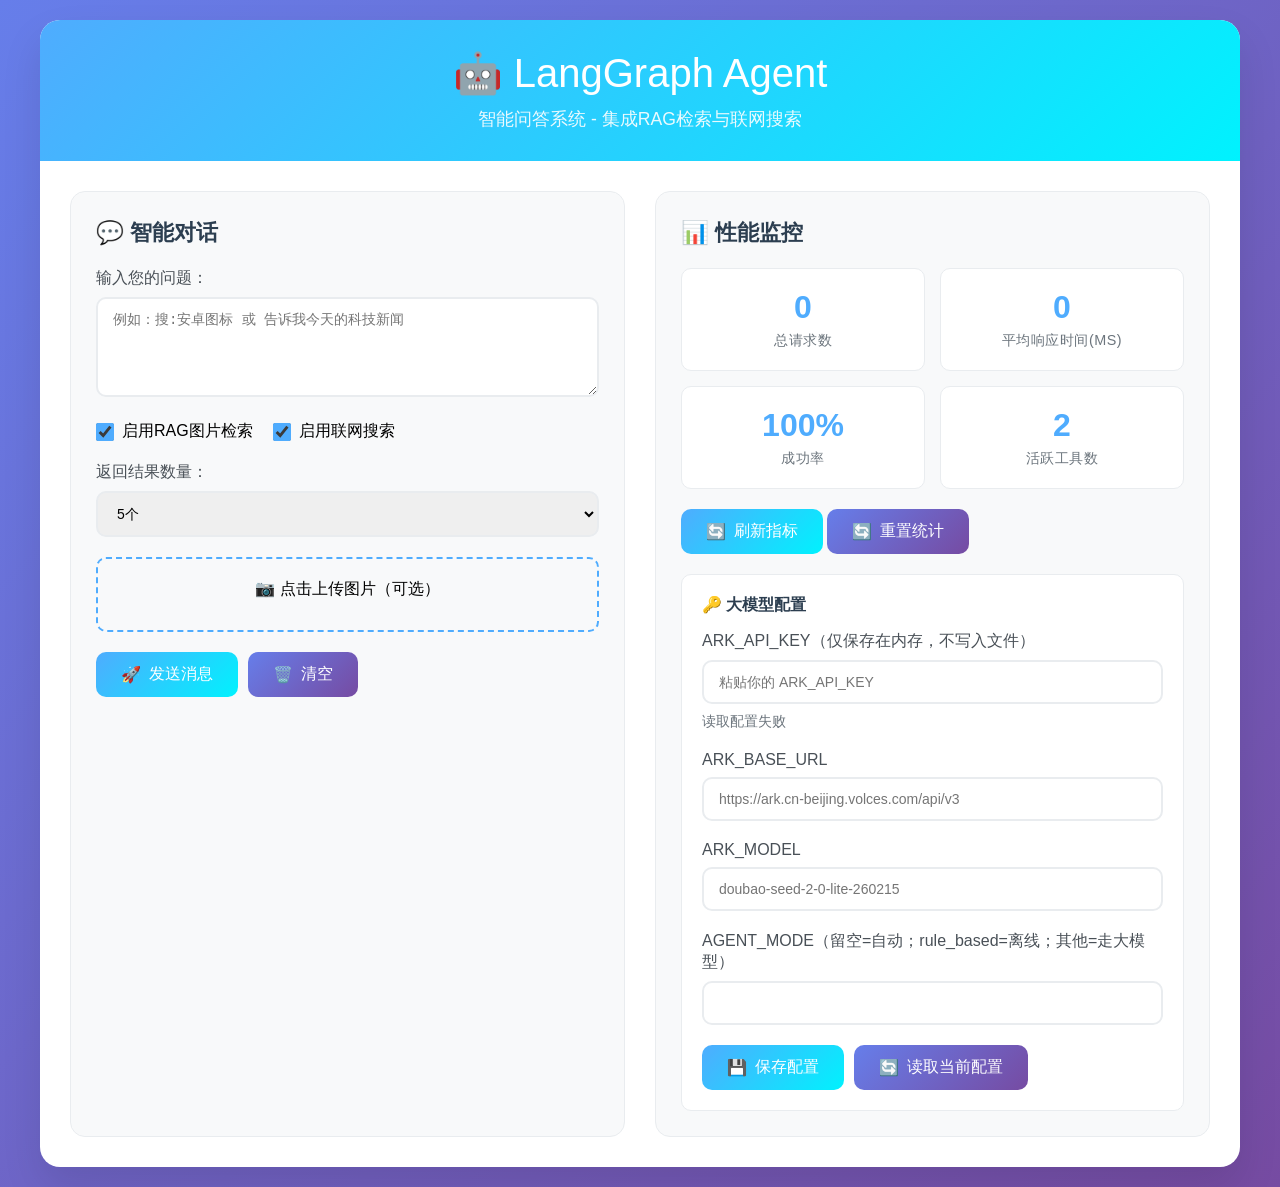
==== frontend/index.html @ e76c1e44 "全耦合demo本地流程通过" ====
<!DOCTYPE html>
<html lang="zh-CN">
<head>
    <meta charset="UTF-8">
    <meta name="viewport" content="width=device-width, initial-scale=1.0">
    <title>LangGraph Agent 测试平台</title>
    <style>
        * {
            margin: 0;
            padding: 0;
            box-sizing: border-box;
        }
        
        body {
            font-family: -apple-system, BlinkMacSystemFont, 'Segoe UI', Roboto, sans-serif;
            background: linear-gradient(135deg, #667eea 0%, #764ba2 100%);
            min-height: 100vh;
            padding: 20px;
        }
        
        .container {
            max-width: 1200px;
            margin: 0 auto;
            background: white;
            border-radius: 20px;
            box-shadow: 0 20px 40px rgba(0,0,0,0.1);
            overflow: hidden;
        }
        
        .header {
            background: linear-gradient(135deg, #4facfe 0%, #00f2fe 100%);
            color: white;
            padding: 30px;
            text-align: center;
        }
        
        .header h1 {
            font-size: 2.5em;
            margin-bottom: 10px;
            font-weight: 300;
        }
        
        .header p {
            opacity: 0.9;
            font-size: 1.1em;
        }
        
        .main-content {
            display: grid;
            grid-template-columns: 1fr 1fr;
            gap: 30px;
            padding: 30px;
        }
        
        .chat-section, .metrics-section {
            background: #f8f9fa;
            border-radius: 15px;
            padding: 25px;
            border: 1px solid #e9ecef;
        }
        
        .section-title {
            font-size: 1.4em;
            color: #2c3e50;
            margin-bottom: 20px;
            display: flex;
            align-items: center;
            gap: 10px;
        }
        
        .input-group {
            margin-bottom: 20px;
        }
        
        .input-group label {
            display: block;
            margin-bottom: 8px;
            color: #495057;
            font-weight: 500;
        }
        
        .input-field {
            width: 100%;
            padding: 12px 15px;
            border: 2px solid #e9ecef;
            border-radius: 10px;
            font-size: 14px;
            transition: all 0.3s ease;
        }
        
        .input-field:focus {
            outline: none;
            border-color: #4facfe;
            box-shadow: 0 0 0 3px rgba(79, 172, 254, 0.1);
        }
        
        .textarea {
            min-height: 100px;
            resize: vertical;
        }
        
        .checkbox-group {
            display: flex;
            gap: 20px;
            margin-bottom: 20px;
        }
        
        .checkbox-item {
            display: flex;
            align-items: center;
            gap: 8px;
        }
        
        .checkbox-item input[type="checkbox"] {
            width: 18px;
            height: 18px;
            accent-color: #4facfe;
        }
        
        .btn {
            background: linear-gradient(135deg, #4facfe 0%, #00f2fe 100%);
            color: white;
            border: none;
            padding: 12px 25px;
            border-radius: 10px;
            font-size: 16px;
            font-weight: 500;
            cursor: pointer;
            transition: all 0.3s ease;
            display: inline-flex;
            align-items: center;
            gap: 8px;
        }
        
        .btn:hover {
            transform: translateY(-2px);
            box-shadow: 0 10px 20px rgba(79, 172, 254, 0.3);
        }
        
        .btn:disabled {
            opacity: 0.6;
            cursor: not-allowed;
            transform: none;
        }
        
        .btn-secondary {
            background: linear-gradient(135deg, #667eea 0%, #764ba2 100%);
        }
        
        .response-area {
            background: white;
            border-radius: 10px;
            padding: 20px;
            margin-top: 20px;
            border: 1px solid #e9ecef;
            min-height: 150px;
            max-height: 400px;
            overflow-y: auto;
        }
        
        .response-content {
            line-height: 1.6;
            color: #2c3e50;
        }
        
        .response-content h4 {
            color: #4facfe;
            margin-bottom: 10px;
        }
        
        .response-content .image-item {
            background: #f8f9fa;
            border-radius: 8px;
            padding: 15px;
            margin: 10px 0;
            border-left: 4px solid #4facfe;
        }
        
        .response-content .search-item {
            background: #fff3cd;
            border-radius: 8px;
            padding: 15px;
            margin: 10px 0;
            border-left: 4px solid #ffc107;
        }
        
        .metrics-grid {
            display: grid;
            grid-template-columns: repeat(auto-fit, minmax(200px, 1fr));
            gap: 15px;
            margin-bottom: 20px;
        }
        
        .metric-card {
            background: white;
            border-radius: 10px;
            padding: 20px;
            text-align: center;
            border: 1px solid #e9ecef;
            transition: all 0.3s ease;
        }
        
        .metric-card:hover {
            transform: translateY(-2px);
            box-shadow: 0 5px 15px rgba(0,0,0,0.1);
        }
        
        .metric-value {
            font-size: 2em;
            font-weight: bold;
            color: #4facfe;
            margin-bottom: 5px;
        }
        
        .metric-label {
            color: #6c757d;
            font-size: 0.9em;
            text-transform: uppercase;
            letter-spacing: 0.5px;
        }
        
        .timing-breakdown {
            background: white;
            border-radius: 10px;
            padding: 20px;
            margin-top: 20px;
            border: 1px solid #e9ecef;
        }
        
        .timing-item {
            display: flex;
            justify-content: space-between;
            align-items: center;
            padding: 10px 0;
            border-bottom: 1px solid #f1f3f4;
        }
        
        .timing-item:last-child {
            border-bottom: none;
        }
        
        .timing-name {
            color: #495057;
            font-weight: 500;
        }
        
        .timing-value {
            color: #4facfe;
            font-weight: bold;
        }
        
        .loading {
            display: inline-block;
            width: 20px;
            height: 20px;
            border: 3px solid #f3f3f3;
            border-top: 3px solid #4facfe;
            border-radius: 50%;
            animation: spin 1s linear infinite;
        }
        
        @keyframes spin {
            0% { transform: rotate(0deg); }
            100% { transform: rotate(360deg); }
        }
        
        .error-message {
            background: #f8d7da;
            color: #721c24;
            border: 1px solid #f5c6cb;
            border-radius: 8px;
            padding: 15px;
            margin: 10px 0;
        }
        
        .success-message {
            background: #d4edda;
            color: #155724;
            border: 1px solid #c3e6cb;
            border-radius: 8px;
            padding: 15px;
            margin: 10px 0;
        }
        
        .file-upload {
            border: 2px dashed #4facfe;
            border-radius: 10px;
            padding: 20px;
            text-align: center;
            transition: all 0.3s ease;
            cursor: pointer;
        }
        
        .file-upload:hover {
            background: rgba(79, 172, 254, 0.05);
        }
        
        .file-upload input[type="file"] {
            display: none;
        }
        
        @media (max-width: 768px) {
            .main-content {
                grid-template-columns: 1fr;
                gap: 20px;
                padding: 20px;
            }
            
            .header h1 {
                font-size: 2em;
            }
            
            .checkbox-group {
                flex-direction: column;
                gap: 10px;
            }
        }
    </style>
</head>
<body>
    <div class="container">
        <div class="header">
            <h1>🤖 LangGraph Agent</h1>
            <p>智能问答系统 - 集成RAG检索与联网搜索</p>
        </div>
        
        <div class="main-content">
            <!-- 聊天区域 -->
            <div class="chat-section">
                <h2 class="section-title">
                    💬 智能对话
                </h2>
                
                <div class="input-group">
                    <label for="userInput">输入您的问题：</label>
                    <textarea 
                        id="userInput" 
                        class="input-field textarea" 
                        placeholder="例如：搜:安卓图标 或 告诉我今天的科技新闻"
                    ></textarea>
                </div>
                
                <div class="checkbox-group">
                    <div class="checkbox-item">
                        <input type="checkbox" id="useRag" checked>
                        <label for="useRag">启用RAG图片检索</label>
                    </div>
                    <div class="checkbox-item">
                        <input type="checkbox" id="useSearch" checked>
                        <label for="useSearch">启用联网搜索</label>
                    </div>
                </div>
                
                <div class="input-group">
                    <label for="topK">返回结果数量：</label>
                    <select id="topK" class="input-field">
                        <option value="3">3个</option>
                        <option value="5" selected>5个</option>
                        <option value="10">10个</option>
                    </select>
                </div>
                
                <div class="file-upload" onclick="document.getElementById('imageFile').click()">
                    <input type="file" id="imageFile" accept="image/*" onchange="handleFileSelect(event)">
                    <p>📷 点击上传图片（可选）</p>
                    <p id="fileName" style="margin-top: 10px; color: #4facfe;"></p>
                </div>
                
                <div style="display: flex; gap: 10px; margin-top: 20px;">
                    <button class="btn" onclick="sendMessage()" id="sendBtn">
                        <span>🚀</span> 发送消息
                    </button>
                    <button class="btn btn-secondary" onclick="clearChat()">
                        <span>🗑️</span> 清空
                    </button>
                </div>
                
                <div id="responseArea" class="response-area" style="display: none;">
                    <div id="responseContent" class="response-content"></div>
                </div>
            </div>
            
            <!-- 性能监控区域 -->
            <div class="metrics-section">
                <h2 class="section-title">
                    📊 性能监控
                </h2>
                
                <div class="metrics-grid">
                    <div class="metric-card">
                        <div class="metric-value" id="totalRequests">0</div>
                        <div class="metric-label">总请求数</div>
                    </div>
                    <div class="metric-card">
                        <div class="metric-value" id="avgResponseTime">0</div>
                        <div class="metric-label">平均响应时间(ms)</div>
                    </div>
                    <div class="metric-card">
                        <div class="metric-value" id="successRate">100%</div>
                        <div class="metric-label">成功率</div>
                    </div>
                    <div class="metric-card">
                        <div class="metric-value" id="activeTools">0</div>
                        <div class="metric-label">活跃工具数</div>
                    </div>
                </div>
                
                <div id="timingBreakdown" class="timing-breakdown" style="display: none;">
                    <h4 style="margin-bottom: 15px; color: #2c3e50;">⏱️ 本次请求耗时分析</h4>
                    <div id="timingItems"></div>
                </div>

                <div id="streamDebug" class="timing-breakdown" style="display: none;">
                    <h4 style="margin-bottom: 15px; color: #2c3e50;">🧰 工具调用与 Token</h4>
                    <div id="tokenItems"></div>
                    <div id="toolItems" style="margin-top: 15px;"></div>
                </div>
                
                <div style="margin-top: 20px;">
                    <button class="btn" onclick="refreshMetrics()">
                        <span>🔄</span> 刷新指标
                    </button>
                    <button class="btn btn-secondary" onclick="resetMetrics()">
                        <span>🔄</span> 重置统计
                    </button>
                </div>

                <div class="timing-breakdown" style="margin-top:20px;">
                    <h4 style="margin-bottom: 15px; color: #2c3e50;">🔑 大模型配置</h4>
                    <div class="input-group">
                        <label for="arkApiKey">ARK_API_KEY（仅保存在内存，不写入文件）</label>
                        <input id="arkApiKey" type="password" class="input-field" placeholder="粘贴你的 ARK_API_KEY">
                        <div id="arkKeyStatus" style="margin-top:8px; color:#6c757d; font-size:0.9em;"></div>
                    </div>
                    <div class="input-group">
                        <label for="arkBaseUrl">ARK_BASE_URL</label>
                        <input id="arkBaseUrl" type="text" class="input-field" placeholder="https://ark.cn-beijing.volces.com/api/v3">
                    </div>
                    <div class="input-group">
                        <label for="arkModel">ARK_MODEL</label>
                        <input id="arkModel" type="text" class="input-field" placeholder="doubao-seed-2-0-lite-260215">
                    </div>
                    <div class="input-group">
                        <label for="agentMode">AGENT_MODE（留空=自动；rule_based=离线；其他=走大模型）</label>
                        <input id="agentMode" type="text" class="input-field" placeholder="">
                    </div>
                    <div style="display:flex; gap:10px;">
                        <button class="btn" onclick="saveConfig()">
                            <span>💾</span> 保存配置
                        </button>
                        <button class="btn btn-secondary" onclick="loadConfig()">
                            <span>🔄</span> 读取当前配置
                        </button>
                    </div>
                </div>
            </div>
        </div>
    </div>

    <script>
        // 全局状态
        let requestCount = 0;
        let totalResponseTime = 0;
        let successCount = 0;
        let errorCount = 0;
        let selectedFile = null;
        let currentAbortController = null;
        let streamRenderScheduled = false;
        let streamState = null;
        
        // 初始化
        document.addEventListener('DOMContentLoaded', function() {
            // 添加回车键发送功能
            document.getElementById('userInput').addEventListener('keydown', function(e) {
                if (e.key === 'Enter' && e.ctrlKey) {
                    sendMessage();
                }
            });
            
            // 初始化指标
            updateMetricsDisplay();
            loadConfig();
        });
        
        // 处理文件选择
        function handleFileSelect(event) {
            const file = event.target.files[0];
            if (file) {
                selectedFile = file;
                document.getElementById('fileName').textContent = `已选择: ${file.name}`;
            }
        }
        
        // 发送消息
        async function sendMessage() {
            const userInput = document.getElementById('userInput').value.trim();
            if (!userInput && !selectedFile) {
                showError('请输入问题或上传图片');
                return;
            }
            
            const sendBtn = document.getElementById('sendBtn');
            sendBtn.disabled = true;
            sendBtn.innerHTML = '<span class="loading"></span> 处理中...';
            
            const startTime = Date.now();
            
            try {
                if (currentAbortController) {
                    try { currentAbortController.abort(); } catch (e) {}
                }
                currentAbortController = new AbortController();

                streamState = {
                    text: '',
                    toolCalls: [],
                    toolEvents: [],
                    usage: null,
                    final: null
                };

                const formData = new FormData();
                formData.append('text', userInput);
                formData.append('use_rag', document.getElementById('useRag').checked);
                formData.append('use_search', document.getElementById('useSearch').checked);
                formData.append('top_k', document.getElementById('topK').value);
                formData.append('stream', 'true');
                
                if (selectedFile) {
                    formData.append('image', selectedFile);
                }
                
                const responseArea = document.getElementById('responseArea');
                const responseContent = document.getElementById('responseContent');
                responseArea.style.display = 'block';
                responseContent.innerHTML = `<div class="success-message">连接中，等待流式输出...</div>`;
                document.getElementById('timingBreakdown').style.display = 'none';
                document.getElementById('streamDebug').style.display = 'none';

                const response = await fetch('/api/chat', {
                    method: 'POST',
                    body: formData,
                    headers: {
                        'Accept': 'text/event-stream'
                    },
                    signal: currentAbortController.signal
                });

                if (!response.ok) {
                    const errText = await response.text();
                    throw new Error(errText || '请求失败');
                }

                const ctype = (response.headers.get('content-type') || '').toLowerCase();
                if (ctype.startsWith('text/event-stream')) {
                    await readEventStream(response, startTime);
                } else {
                    const result = await response.json();
                    renderFinalFromJson(result, startTime);
                }

                // 清空输入
                document.getElementById('userInput').value = '';
                selectedFile = null;
                document.getElementById('fileName').textContent = '';
                document.getElementById('imageFile').value = '';
                
            } catch (error) {
                errorCount++;
                showError(`请求失败: ${error.message}`);
            } finally {
                sendBtn.disabled = false;
                sendBtn.innerHTML = '<span>🚀</span> 发送消息';
                updateMetricsDisplay();
            }
        }

        async function readEventStream(response, startTime) {
            const reader = response.body.getReader();
            const decoder = new TextDecoder('utf-8');
            let buffer = '';
            let done = false;

            while (!done) {
                const { value, done: readerDone } = await reader.read();
                done = readerDone;
                if (value) {
                    buffer += decoder.decode(value, { stream: true });
                    buffer = processSseBuffer(buffer);
                }
            }

            const endTime = Date.now();
            const responseTime = endTime - startTime;
            requestCount++;
            totalResponseTime += responseTime;
            successCount++;

            if (streamState && streamState.final && streamState.final.timing) {
                displayTiming(streamState.final.timing || {});
            }
            renderStreamDebug();
        }

        function processSseBuffer(buffer) {
            const chunks = buffer.split('\n\n');
            const remain = chunks.pop() || '';
            for (const chunk of chunks) {
                const lines = chunk.split('\n');
                for (const line of lines) {
                    const trimmed = line.trim();
                    if (!trimmed) continue;
                    if (!trimmed.startsWith('data:')) continue;
                    const data = trimmed.slice(5).trimStart();
                    if (data === '[DONE]') {
                        return remain;
                    }
                    let obj = null;
                    try { obj = JSON.parse(data); } catch (e) { obj = null; }
                    if (obj) handleStreamChunk(obj);
                }
            }
            return remain;
        }

        function handleStreamChunk(obj) {
            if (!streamState) return;
            if (obj.choices && obj.choices.length > 0) {
                const delta = (obj.choices[0] && obj.choices[0].delta) ? obj.choices[0].delta : null;
                if (delta) {
                    if (typeof delta.content === 'string' && delta.content.length > 0) {
                        streamState.text += delta.content;
                    }
                    if (Array.isArray(delta.tool_calls) && delta.tool_calls.length > 0) {
                        streamState.toolCalls = delta.tool_calls;
                    }
                }
            }
            if (obj.x_tool_event) {
                streamState.toolEvents.push(obj.x_tool_event);
            }
            if (obj.usage && typeof obj.usage === 'object') {
                streamState.usage = obj.usage;
            }
            if (obj.x_final && typeof obj.x_final === 'object') {
                streamState.final = obj.x_final;
            }
            scheduleStreamRender();
        }

        function scheduleStreamRender() {
            if (streamRenderScheduled) return;
            streamRenderScheduled = true;
            requestAnimationFrame(() => {
                streamRenderScheduled = false;
                renderStream();
            });
        }

        function renderStream() {
            if (!streamState) return;
            const responseArea = document.getElementById('responseArea');
            const responseContent = document.getElementById('responseContent');
            responseArea.style.display = 'block';

            const answerHtml = renderMarkdown(streamState.text || '');
            let html = `<h4>🤖 智能回答（流式）</h4>`;
            html += `<div>${answerHtml || '<span style="color:#6c757d">等待输出...</span>'}</div>`;

            const final = streamState.final;
            if (final && Array.isArray(final.images) && final.images.length > 0) {
                html += `<h4 style="margin-top:15px;">🖼️ 检索到的图片 (${final.images.length}张)</h4>`;
                final.images.forEach((image, index) => {
                    const filename = (image && image.filename) ? image.filename : 'unknown';
                    const score = (image && typeof image.score === 'number') ? image.score : (image && typeof image.similarity === 'number' ? image.similarity : 0);
                    html += `
                        <div class="image-item">
                            <p><strong>${index + 1}. ${escapeHtml(filename)}</strong></p>
                            <p>相似度: ${(score * 100).toFixed(2)}%</p>
                            <img src="/assets/${encodeURIComponent(filename)}" 
                                 alt="${escapeHtml(filename)}" 
                                 style="max-width: 100%; max-height: 200px; border-radius: 8px; margin-top: 10px;">
                        </div>
                    `;
                });
            }

            if (final && Array.isArray(final.search_results) && final.search_results.length > 0) {
                html += `<h4 style="margin-top:15px;">🔍 搜索结果 (${final.search_results.length}条)</h4>`;
                final.search_results.forEach((search, index) => {
                    const title = (search && search.title) ? search.title : '';
                    const snippet = (search && search.snippet) ? search.snippet : '';
                    const link = (search && (search.url || search.link)) ? (search.url || search.link) : '';
                    html += `
                        <div class="search-item">
                            <p><strong>${index + 1}. ${escapeHtml(title)}</strong></p>
                            <p>${escapeHtml(snippet)}</p>
                            ${link ? `<p><a href="${escapeHtml(link)}" target="_blank" style="color: #4facfe;">查看原文</a></p>` : ''}
                        </div>
                    `;
                });
            }

            responseContent.innerHTML = html;
            renderStreamDebug();
        }

        function renderFinalFromJson(result, startTime) {
            const endTime = Date.now();
            const responseTime = endTime - startTime;
            requestCount++;
            totalResponseTime += responseTime;
            successCount++;
            const normalized = {
                response: result.response || result.answer || '',
                images: result.images || [],
                search_results: result.search_results || [],
                timing: result.timing || {},
                metadata: result.metadata || {}
            };
            streamState = {
                text: normalized.response,
                toolCalls: [],
                toolEvents: [],
                usage: normalized.metadata ? normalized.metadata.usage : null,
                final: normalized
            };
            renderStream();
            displayTiming(normalized.timing || {});
        }
        
        // 显示响应结果
        function renderStreamDebug() {
            const debug = document.getElementById('streamDebug');
            const tokenItems = document.getElementById('tokenItems');
            const toolItems = document.getElementById('toolItems');
            if (!streamState) {
                debug.style.display = 'none';
                return;
            }

            const usage = streamState.usage;
            const toolCalls = Array.isArray(streamState.toolCalls) ? streamState.toolCalls : [];
            const toolEvents = Array.isArray(streamState.toolEvents) ? streamState.toolEvents : [];
            const hasAny = (usage && typeof usage === 'object') || toolCalls.length > 0 || toolEvents.length > 0;
            if (!hasAny) {
                debug.style.display = 'none';
                return;
            }
            debug.style.display = 'block';

            let tokenHtml = '';
            if (usage && typeof usage === 'object') {
                const pt = (usage.prompt_tokens != null) ? usage.prompt_tokens : 0;
                const ct = (usage.completion_tokens != null) ? usage.completion_tokens : 0;
                const tt = (usage.total_tokens != null) ? usage.total_tokens : 0;
                tokenHtml = `
                    <div class="timing-item">
                        <span class="timing-name">prompt_tokens:</span>
                        <span class="timing-value">${pt}</span>
                    </div>
                    <div class="timing-item">
                        <span class="timing-name">completion_tokens:</span>
                        <span class="timing-value">${ct}</span>
                    </div>
                    <div class="timing-item">
                        <span class="timing-name">total_tokens:</span>
                        <span class="timing-value">${tt}</span>
                    </div>
                `;
            }
            tokenItems.innerHTML = tokenHtml;

            let toolHtml = '';
            if (toolCalls.length > 0) {
                toolHtml += `<div style="margin-bottom:10px; color:#495057; font-weight:500;">本次调用工具（计划）</div>`;
                toolCalls.forEach((tc, idx) => {
                    const fn = tc && tc.function ? tc.function : {};
                    const name = fn.name || 'unknown';
                    const args = fn.arguments || '{}';
                    toolHtml += `
                        <div class="timing-item" style="align-items:flex-start;">
                            <span class="timing-name">${idx + 1}. ${escapeHtml(name)}</span>
                            <span class="timing-value" style="max-width:60%; white-space:normal; text-align:right;">${escapeHtml(args)}</span>
                        </div>
                    `;
                });
            }
            if (toolEvents.length > 0) {
                toolHtml += `<div style="margin-top:15px; margin-bottom:10px; color:#495057; font-weight:500;">工具执行（实时）</div>`;
                toolEvents.slice(-20).forEach((ev) => {
                    const name = ev.tool || 'unknown';
                    const ok = ev.ok ? 'ok' : 'fail';
                    const ms = ev.elapsed_s ? Math.round(ev.elapsed_s * 1000) : 0;
                    const preview = ev.result_preview ? ev.result_preview : '';
                    toolHtml += `
                        <div class="timing-item" style="align-items:flex-start;">
                            <span class="timing-name">${escapeHtml(name)} (${ok})</span>
                            <span class="timing-value" style="max-width:60%; white-space:normal; text-align:right;">${ms}ms</span>
                        </div>
                        ${preview ? `<div style="color:#6c757d; font-size:0.85em; margin: -6px 0 10px 0; white-space:pre-wrap;">${escapeHtml(preview)}</div>` : ''}
                    `;
                });
            }
            toolItems.innerHTML = toolHtml;
        }

        function escapeHtml(text) {
            const s = String(text == null ? '' : text);
            return s
                .replaceAll('&', '&amp;')
                .replaceAll('<', '&lt;')
                .replaceAll('>', '&gt;')
                .replaceAll('"', '&quot;')
                .replaceAll("'", '&#039;');
        }

        function renderMarkdown(md) {
            const src = String(md == null ? '' : md);
            if (!src) return '';
            const blocks = src.split('```');
            let out = '';
            for (let i = 0; i < blocks.length; i++) {
                const part = blocks[i];
                if (i % 2 === 1) {
                    const code = escapeHtml(part.replace(/^\w+\n/, ''));
                    out += `<pre style="background:#0b1020; color:#e5e7eb; padding:12px; border-radius:8px; overflow:auto;"><code>${code}</code></pre>`;
                } else {
                    out += renderMarkdownInline(part);
                }
            }
            return out;
        }

        function renderMarkdownInline(text) {
            let s = escapeHtml(text);
            s = s.replace(/\r\n/g, '\n').replace(/\r/g, '\n');
            s = s.replace(/^######\s?(.*)$/gm, '<h6>$1</h6>');
            s = s.replace(/^#####\s?(.*)$/gm, '<h5>$1</h5>');
            s = s.replace(/^####\s?(.*)$/gm, '<h4>$1</h4>');
            s = s.replace(/^###\s?(.*)$/gm, '<h3>$1</h3>');
            s = s.replace(/^##\s?(.*)$/gm, '<h2>$1</h2>');
            s = s.replace(/^#\s?(.*)$/gm, '<h1>$1</h1>');
            s = s.replace(/\*\*(.+?)\*\*/g, '<strong>$1</strong>');
            s = s.replace(/`([^`]+?)`/g, '<code style="background:#f1f3f4; padding:2px 4px; border-radius:4px;">$1</code>');
            s = s.replace(/\[([^\]]+)\]\((https?:\/\/[^\s)]+)\)/g, '<a href="$2" target="_blank" style="color:#4facfe;">$1</a>');
            s = s.replace(/^\s*-\s+(.*)$/gm, '<li>$1</li>');
            s = s.replace(/(<li>.*<\/li>\n?)+/g, (m) => `<ul style="margin-left:20px;">${m}</ul>`);
            s = s.replace(/\n{2,}/g, '</p><p>');
            s = `<p>${s}</p>`;
            s = s.replace(/<p>\s*<\/p>/g, '');
            s = s.replace(/\n/g, '<br>');
            return s;
        }
        
        // 显示耗时分析
        function displayTiming(timing) {
            const timingBreakdown = document.getElementById('timingBreakdown');
            const timingItems = document.getElementById('timingItems');
            
            if (Object.keys(timing).length === 0) {
                timingBreakdown.style.display = 'none';
                return;
            }
            
            timingBreakdown.style.display = 'block';
            
            let html = '';
                const timingNames = {
                    'total': '总耗时',
                    'route': '路由决策',
                    'connect': '数据库连接',
                    'expand': '查询扩展',
                'encode_text': '文本编码',
                'search_text': '文本搜索',
                'read_image': '图片读取',
                'encode_image': '图片编码',
                    'search_image': '图片搜索',
                    'llm': '大模型调用'
                };
                
                for (const [key, value] of Object.entries(timing)) {
                    if (value > 0) {
                        const ms = Math.round(value * 1000);
                        html += `
                        <div class="timing-item">
                            <span class="timing-name">${timingNames[key] || key}:</span>
                            <span class="timing-value">${ms}ms</span>
                        </div>
                    `;
                    }
                }
            
            timingItems.innerHTML = html;
        }
        
        // 显示错误
        function showError(message) {
            const responseArea = document.getElementById('responseArea');
            const responseContent = document.getElementById('responseContent');
            
            responseArea.style.display = 'block';
            responseContent.innerHTML = `<div class="error-message">${message}</div>`;
        }
        
        // 清空聊天
        function clearChat() {
            document.getElementById('responseArea').style.display = 'none';
            document.getElementById('responseContent').innerHTML = '';
            document.getElementById('timingBreakdown').style.display = 'none';
        }
        
        // 更新指标显示
        function updateMetricsDisplay() {
            document.getElementById('totalRequests').textContent = requestCount;
            document.getElementById('avgResponseTime').textContent = 
                requestCount > 0 ? Math.round(totalResponseTime / requestCount) : 0;
            document.getElementById('successRate').textContent = 
                requestCount > 0 ? `${Math.round((successCount / requestCount) * 100)}%` : '100%';
            document.getElementById('activeTools').textContent = 
                document.getElementById('useRag').checked + document.getElementById('useSearch').checked;
        }
        
        // 刷新指标
        async function refreshMetrics() {
            try {
                const response = await fetch('/api/metrics');
                const metrics = await response.json();
                
                // 这里可以更新更详细的指标
                console.log('Metrics:', metrics);
                
            } catch (error) {
                console.error('Failed to refresh metrics:', error);
            }
        }

        async function loadConfig() {
            try {
                const resp = await fetch('/api/config');
                const cfg = await resp.json();
                document.getElementById('arkBaseUrl').value = cfg.ark_base_url || '';
                document.getElementById('arkModel').value = cfg.ark_model || '';
                document.getElementById('agentMode').value = cfg.agent_mode || '';
                const status = cfg.key_set ? `已设置: ${cfg.ark_api_key || 'set'}` : '未设置：当前将走离线模式（无法生成大模型最终答案）';
                document.getElementById('arkKeyStatus').textContent = status;
            } catch (e) {
                document.getElementById('arkKeyStatus').textContent = '读取配置失败';
            }
        }

        async function saveConfig() {
            const form = new FormData();
            const k = document.getElementById('arkApiKey').value || '';
            const u = document.getElementById('arkBaseUrl').value || '';
            const m = document.getElementById('arkModel').value || '';
            const mode = document.getElementById('agentMode').value || '';
            if (k) form.append('ark_api_key', k);
            form.append('ark_base_url', u);
            form.append('ark_model', m);
            form.append('agent_mode', mode);
            try {
                const resp = await fetch('/api/config', { method: 'POST', body: form });
                const cfg = await resp.json();
                document.getElementById('arkApiKey').value = '';
                const status = cfg.key_set ? `已设置: ${cfg.ark_api_key || 'set'}` : '未设置：当前将走离线模式（无法生成大模型最终答案）';
                document.getElementById('arkKeyStatus').textContent = status;
                showError('配置已保存，可直接发起对话进行流式验证');
            } catch (e) {
                showError('保存配置失败');
            }
        }
        
        // 重置统计
        function resetMetrics() {
            requestCount = 0;
            totalResponseTime = 0;
            successCount = 0;
            errorCount = 0;
            updateMetricsDisplay();
            
            // 显示成功消息
            const responseArea = document.getElementById('responseArea');
            const responseContent = document.getElementById('responseContent');
            
            responseArea.style.display = 'block';
            responseContent.innerHTML = '<div class="success-message">统计已重置</div>';
            
            setTimeout(() => {
                responseArea.style.display = 'none';
            }, 3000);
        }
    </script>
</body>
</html>
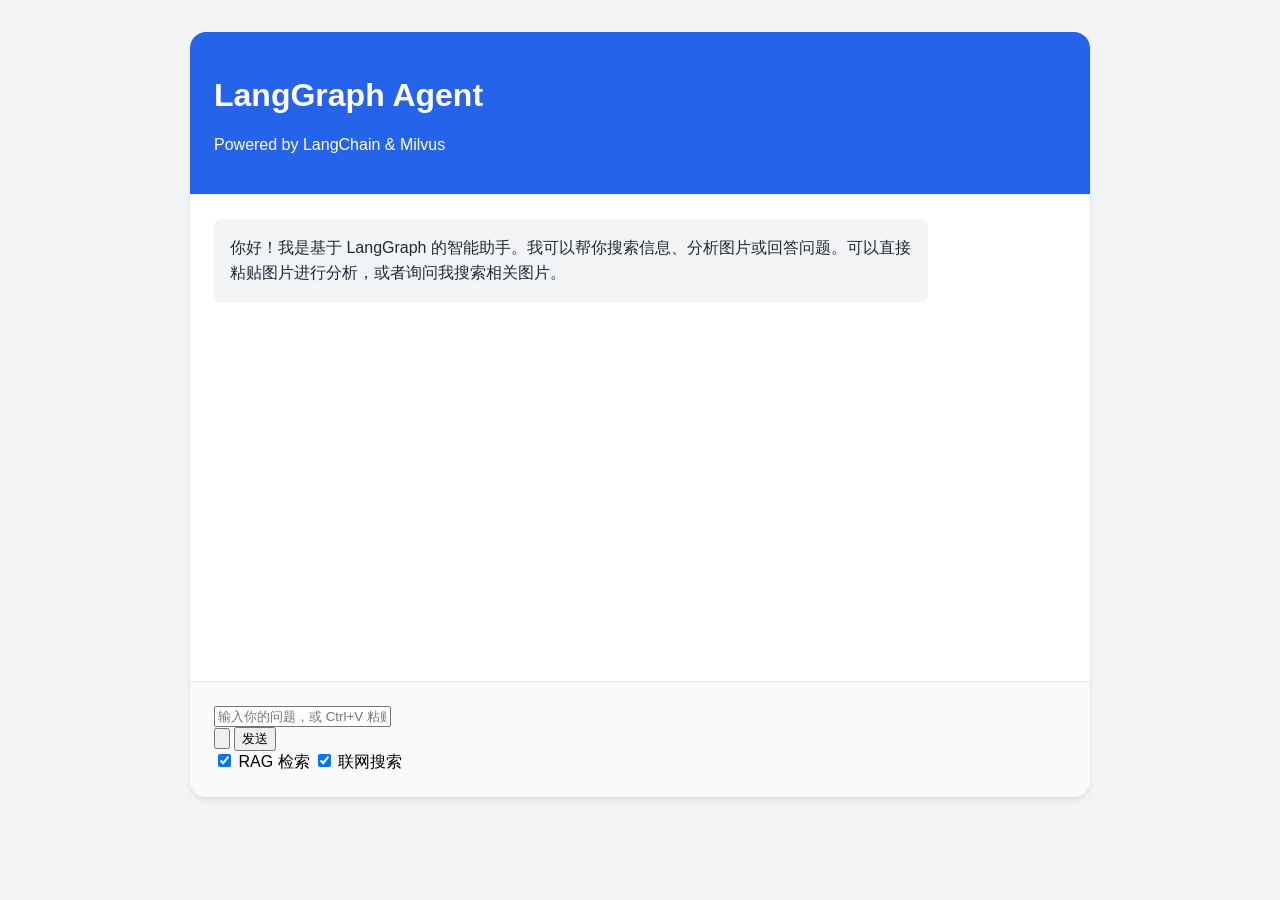
==== commit 10c99111: "refactor: 重构 Agent 异步架构并修复前端显示问题" ====
--- a/frontend/index.html
+++ b/frontend/index.html
@@ -3,993 +3,66 @@
 <head>
     <meta charset="UTF-8">
     <meta name="viewport" content="width=device-width, initial-scale=1.0">
-    <title>LangGraph Agent 测试平台</title>
-    <style>
-        * {
-            margin: 0;
-            padding: 0;
-            box-sizing: border-box;
-        }
-        
-        body {
-            font-family: -apple-system, BlinkMacSystemFont, 'Segoe UI', Roboto, sans-serif;
-            background: linear-gradient(135deg, #667eea 0%, #764ba2 100%);
-            min-height: 100vh;
-            padding: 20px;
-        }
-        
-        .container {
-            max-width: 1200px;
-            margin: 0 auto;
-            background: white;
-            border-radius: 20px;
-            box-shadow: 0 20px 40px rgba(0,0,0,0.1);
-            overflow: hidden;
-        }
-        
-        .header {
-            background: linear-gradient(135deg, #4facfe 0%, #00f2fe 100%);
-            color: white;
-            padding: 30px;
-            text-align: center;
-        }
-        
-        .header h1 {
-            font-size: 2.5em;
-            margin-bottom: 10px;
-            font-weight: 300;
-        }
-        
-        .header p {
-            opacity: 0.9;
-            font-size: 1.1em;
-        }
-        
-        .main-content {
-            display: grid;
-            grid-template-columns: 1fr 1fr;
-            gap: 30px;
-            padding: 30px;
-        }
-        
-        .chat-section, .metrics-section {
-            background: #f8f9fa;
-            border-radius: 15px;
-            padding: 25px;
-            border: 1px solid #e9ecef;
-        }
-        
-        .section-title {
-            font-size: 1.4em;
-            color: #2c3e50;
-            margin-bottom: 20px;
-            display: flex;
-            align-items: center;
-            gap: 10px;
-        }
-        
-        .input-group {
-            margin-bottom: 20px;
-        }
-        
-        .input-group label {
-            display: block;
-            margin-bottom: 8px;
-            color: #495057;
-            font-weight: 500;
-        }
-        
-        .input-field {
-            width: 100%;
-            padding: 12px 15px;
-            border: 2px solid #e9ecef;
-            border-radius: 10px;
-            font-size: 14px;
-            transition: all 0.3s ease;
-        }
-        
-        .input-field:focus {
-            outline: none;
-            border-color: #4facfe;
-            box-shadow: 0 0 0 3px rgba(79, 172, 254, 0.1);
-        }
-        
-        .textarea {
-            min-height: 100px;
-            resize: vertical;
-        }
-        
-        .checkbox-group {
-            display: flex;
-            gap: 20px;
-            margin-bottom: 20px;
-        }
-        
-        .checkbox-item {
-            display: flex;
-            align-items: center;
-            gap: 8px;
-        }
-        
-        .checkbox-item input[type="checkbox"] {
-            width: 18px;
-            height: 18px;
-            accent-color: #4facfe;
-        }
-        
-        .btn {
-            background: linear-gradient(135deg, #4facfe 0%, #00f2fe 100%);
-            color: white;
-            border: none;
-            padding: 12px 25px;
-            border-radius: 10px;
-            font-size: 16px;
-            font-weight: 500;
-            cursor: pointer;
-            transition: all 0.3s ease;
-            display: inline-flex;
-            align-items: center;
-            gap: 8px;
-        }
-        
-        .btn:hover {
-            transform: translateY(-2px);
-            box-shadow: 0 10px 20px rgba(79, 172, 254, 0.3);
-        }
-        
-        .btn:disabled {
-            opacity: 0.6;
-            cursor: not-allowed;
-            transform: none;
-        }
-        
-        .btn-secondary {
-            background: linear-gradient(135deg, #667eea 0%, #764ba2 100%);
-        }
-        
-        .response-area {
-            background: white;
-            border-radius: 10px;
-            padding: 20px;
-            margin-top: 20px;
-            border: 1px solid #e9ecef;
-            min-height: 150px;
-            max-height: 400px;
-            overflow-y: auto;
-        }
-        
-        .response-content {
-            line-height: 1.6;
-            color: #2c3e50;
-        }
-        
-        .response-content h4 {
-            color: #4facfe;
-            margin-bottom: 10px;
-        }
-        
-        .response-content .image-item {
-            background: #f8f9fa;
-            border-radius: 8px;
-            padding: 15px;
-            margin: 10px 0;
-            border-left: 4px solid #4facfe;
-        }
-        
-        .response-content .search-item {
-            background: #fff3cd;
-            border-radius: 8px;
-            padding: 15px;
-            margin: 10px 0;
-            border-left: 4px solid #ffc107;
-        }
-        
-        .metrics-grid {
-            display: grid;
-            grid-template-columns: repeat(auto-fit, minmax(200px, 1fr));
-            gap: 15px;
-            margin-bottom: 20px;
-        }
-        
-        .metric-card {
-            background: white;
-            border-radius: 10px;
-            padding: 20px;
-            text-align: center;
-            border: 1px solid #e9ecef;
-            transition: all 0.3s ease;
-        }
-        
-        .metric-card:hover {
-            transform: translateY(-2px);
-            box-shadow: 0 5px 15px rgba(0,0,0,0.1);
-        }
-        
-        .metric-value {
-            font-size: 2em;
-            font-weight: bold;
-            color: #4facfe;
-            margin-bottom: 5px;
-        }
-        
-        .metric-label {
-            color: #6c757d;
-            font-size: 0.9em;
-            text-transform: uppercase;
-            letter-spacing: 0.5px;
-        }
-        
-        .timing-breakdown {
-            background: white;
-            border-radius: 10px;
-            padding: 20px;
-            margin-top: 20px;
-            border: 1px solid #e9ecef;
-        }
-        
-        .timing-item {
-            display: flex;
-            justify-content: space-between;
-            align-items: center;
-            padding: 10px 0;
-            border-bottom: 1px solid #f1f3f4;
-        }
-        
-        .timing-item:last-child {
-            border-bottom: none;
-        }
-        
-        .timing-name {
-            color: #495057;
-            font-weight: 500;
-        }
-        
-        .timing-value {
-            color: #4facfe;
-            font-weight: bold;
-        }
-        
-        .loading {
-            display: inline-block;
-            width: 20px;
-            height: 20px;
-            border: 3px solid #f3f3f3;
-            border-top: 3px solid #4facfe;
-            border-radius: 50%;
-            animation: spin 1s linear infinite;
-        }
-        
-        @keyframes spin {
-            0% { transform: rotate(0deg); }
-            100% { transform: rotate(360deg); }
-        }
-        
-        .error-message {
-            background: #f8d7da;
-            color: #721c24;
-            border: 1px solid #f5c6cb;
-            border-radius: 8px;
-            padding: 15px;
-            margin: 10px 0;
-        }
-        
-        .success-message {
-            background: #d4edda;
-            color: #155724;
-            border: 1px solid #c3e6cb;
-            border-radius: 8px;
-            padding: 15px;
-            margin: 10px 0;
-        }
-        
-        .file-upload {
-            border: 2px dashed #4facfe;
-            border-radius: 10px;
-            padding: 20px;
-            text-align: center;
-            transition: all 0.3s ease;
-            cursor: pointer;
-        }
-        
-        .file-upload:hover {
-            background: rgba(79, 172, 254, 0.05);
-        }
-        
-        .file-upload input[type="file"] {
-            display: none;
-        }
-        
-        @media (max-width: 768px) {
-            .main-content {
-                grid-template-columns: 1fr;
-                gap: 20px;
-                padding: 20px;
-            }
-            
-            .header h1 {
-                font-size: 2em;
-            }
-            
-            .checkbox-group {
-                flex-direction: column;
-                gap: 10px;
-            }
-        }
-    </style>
+    <title>LangGraph Agent Chat</title>
+    <script src="https://cdn.tailwindcss.com"></script>
+    <script src="https://cdn.jsdelivr.net/npm/marked/marked.min.js"></script>
+    <link rel="stylesheet" href="https://cdnjs.cloudflare.com/ajax/libs/highlight.js/11.9.0/styles/github-dark.min.css">
+    <script src="https://cdnjs.cloudflare.com/ajax/libs/highlight.js/11.9.0/highlight.min.js"></script>
+    <link rel="stylesheet" href="/frontend/css/styles.css">
 </head>
 <body>
-    <div class="container">
-        <div class="header">
-            <h1>🤖 LangGraph Agent</h1>
-            <p>智能问答系统 - 集成RAG检索与联网搜索</p>
+    <div class="chat-container">
+        <div class="chat-header">
+            <h1 class="text-xl font-bold">LangGraph Agent</h1>
+            <p class="text-sm opacity-90">Powered by LangChain & Milvus</p>
         </div>
         
-        <div class="main-content">
-            <!-- 聊天区域 -->
-            <div class="chat-section">
-                <h2 class="section-title">
-                    💬 智能对话
-                </h2>
-                
-                <div class="input-group">
-                    <label for="userInput">输入您的问题：</label>
-                    <textarea 
-                        id="userInput" 
-                        class="input-field textarea" 
-                        placeholder="例如：搜:安卓图标 或 告诉我今天的科技新闻"
-                    ></textarea>
+        <div id="messages" class="messages-area">
+            <!-- Messages will appear here -->
+            <div class="message assistant-message">
+                你好！我是基于 LangGraph 的智能助手。我可以帮你搜索信息、分析图片或回答问题。可以直接粘贴图片进行分析，或者询问我搜索相关图片。
+            </div>
+        </div>
+        
+        <div class="input-area">
+            <!-- Image Preview Area -->
+            <div id="image-preview-container" class="image-preview-container relative inline-block">
+                <img id="image-preview" class="image-preview" src="" alt="Preview">
+                <button onclick="removeImage()" class="remove-image">×</button>
+            </div>
+
+            <form id="chat-form" class="flex gap-4 items-end">
+                <div class="flex-1 relative">
+                    <input type="text" id="user-input" 
+                        class="w-full p-3 border border-gray-300 rounded-lg focus:ring-2 focus:ring-blue-500 focus:border-blue-500 outline-none transition"
+                        placeholder="输入你的问题，或 Ctrl+V 粘贴图片..." autocomplete="off">
                 </div>
-                
-                <div class="checkbox-group">
-                    <div class="checkbox-item">
-                        <input type="checkbox" id="useRag" checked>
-                        <label for="useRag">启用RAG图片检索</label>
-                    </div>
-                    <div class="checkbox-item">
-                        <input type="checkbox" id="useSearch" checked>
-                        <label for="useSearch">启用联网搜索</label>
-                    </div>
-                </div>
-                
-                <div class="input-group">
-                    <label for="topK">返回结果数量：</label>
-                    <select id="topK" class="input-field">
-                        <option value="3">3个</option>
-                        <option value="5" selected>5个</option>
-                        <option value="10">10个</option>
-                    </select>
-                </div>
-                
-                <div class="file-upload" onclick="document.getElementById('imageFile').click()">
-                    <input type="file" id="imageFile" accept="image/*" onchange="handleFileSelect(event)">
-                    <p>📷 点击上传图片（可选）</p>
-                    <p id="fileName" style="margin-top: 10px; color: #4facfe;"></p>
-                </div>
-                
-                <div style="display: flex; gap: 10px; margin-top: 20px;">
-                    <button class="btn" onclick="sendMessage()" id="sendBtn">
-                        <span>🚀</span> 发送消息
-                    </button>
-                    <button class="btn btn-secondary" onclick="clearChat()">
-                        <span>🗑️</span> 清空
-                    </button>
-                </div>
-                
-                <div id="responseArea" class="response-area" style="display: none;">
-                    <div id="responseContent" class="response-content"></div>
-                </div>
-            </div>
-            
-            <!-- 性能监控区域 -->
-            <div class="metrics-section">
-                <h2 class="section-title">
-                    📊 性能监控
-                </h2>
-                
-                <div class="metrics-grid">
-                    <div class="metric-card">
-                        <div class="metric-value" id="totalRequests">0</div>
-                        <div class="metric-label">总请求数</div>
-                    </div>
-                    <div class="metric-card">
-                        <div class="metric-value" id="avgResponseTime">0</div>
-                        <div class="metric-label">平均响应时间(ms)</div>
-                    </div>
-                    <div class="metric-card">
-                        <div class="metric-value" id="successRate">100%</div>
-                        <div class="metric-label">成功率</div>
-                    </div>
-                    <div class="metric-card">
-                        <div class="metric-value" id="activeTools">0</div>
-                        <div class="metric-label">活跃工具数</div>
-                    </div>
-                </div>
-                
-                <div id="timingBreakdown" class="timing-breakdown" style="display: none;">
-                    <h4 style="margin-bottom: 15px; color: #2c3e50;">⏱️ 本次请求耗时分析</h4>
-                    <div id="timingItems"></div>
-                </div>
-
-                <div id="streamDebug" class="timing-breakdown" style="display: none;">
-                    <h4 style="margin-bottom: 15px; color: #2c3e50;">🧰 工具调用与 Token</h4>
-                    <div id="tokenItems"></div>
-                    <div id="toolItems" style="margin-top: 15px;"></div>
-                </div>
-                
-                <div style="margin-top: 20px;">
-                    <button class="btn" onclick="refreshMetrics()">
-                        <span>🔄</span> 刷新指标
-                    </button>
-                    <button class="btn btn-secondary" onclick="resetMetrics()">
-                        <span>🔄</span> 重置统计
-                    </button>
-                </div>
-
-                <div class="timing-breakdown" style="margin-top:20px;">
-                    <h4 style="margin-bottom: 15px; color: #2c3e50;">🔑 大模型配置</h4>
-                    <div class="input-group">
-                        <label for="arkApiKey">ARK_API_KEY（仅保存在内存，不写入文件）</label>
-                        <input id="arkApiKey" type="password" class="input-field" placeholder="粘贴你的 ARK_API_KEY">
-                        <div id="arkKeyStatus" style="margin-top:8px; color:#6c757d; font-size:0.9em;"></div>
-                    </div>
-                    <div class="input-group">
-                        <label for="arkBaseUrl">ARK_BASE_URL</label>
-                        <input id="arkBaseUrl" type="text" class="input-field" placeholder="https://ark.cn-beijing.volces.com/api/v3">
-                    </div>
-                    <div class="input-group">
-                        <label for="arkModel">ARK_MODEL</label>
-                        <input id="arkModel" type="text" class="input-field" placeholder="doubao-seed-2-0-lite-260215">
-                    </div>
-                    <div class="input-group">
-                        <label for="agentMode">AGENT_MODE（留空=自动；rule_based=离线；其他=走大模型）</label>
-                        <input id="agentMode" type="text" class="input-field" placeholder="">
-                    </div>
-                    <div style="display:flex; gap:10px;">
-                        <button class="btn" onclick="saveConfig()">
-                            <span>💾</span> 保存配置
-                        </button>
-                        <button class="btn btn-secondary" onclick="loadConfig()">
-                            <span>🔄</span> 读取当前配置
-                        </button>
-                    </div>
-                </div>
+                <!-- Hidden file input for manual upload if needed -->
+                <input type="file" id="image-input" accept="image/*" style="display: none;" onchange="handleImageFile(this.files[0])">
+                <button type="button" onclick="document.getElementById('image-input').click()" 
+                    class="p-3 text-gray-500 hover:text-blue-600 transition" title="上传图片">
+                    <svg xmlns="http://www.w3.org/2000/svg" class="h-6 w-6" fill="none" viewBox="0 0 24 24" stroke="currentColor">
+                        <path stroke-linecap="round" stroke-linejoin="round" stroke-width="2" d="M4 16l4.586-4.586a2 2 0 012.828 0L16 16m-2-2l1.586-1.586a2 2 0 012.828 0L20 14m-6-6h.01M6 20h12a2 2 0 002-2V6a2 2 0 00-2-2H6a2 2 0 00-2 2v12a2 2 0 002 2z" />
+                    </svg>
+                </button>
+                <button type="submit" 
+                    class="px-6 py-3 bg-blue-600 text-white font-medium rounded-lg hover:bg-blue-700 transition disabled:opacity-50 disabled:cursor-not-allowed">
+                    发送
+                </button>
+            </form>
+            <div class="mt-2 flex gap-4 text-sm text-gray-600">
+                <label class="flex items-center gap-2 cursor-pointer">
+                    <input type="checkbox" id="use-rag" checked class="rounded text-blue-600">
+                    <span>RAG 检索</span>
+                </label>
+                <label class="flex items-center gap-2 cursor-pointer">
+                    <input type="checkbox" id="use-search" checked class="rounded text-blue-600">
+                    <span>联网搜索</span>
+                </label>
             </div>
         </div>
     </div>
 
-    <script>
-        // 全局状态
-        let requestCount = 0;
-        let totalResponseTime = 0;
-        let successCount = 0;
-        let errorCount = 0;
-        let selectedFile = null;
-        let currentAbortController = null;
-        let streamRenderScheduled = false;
-        let streamState = null;
-        
-        // 初始化
-        document.addEventListener('DOMContentLoaded', function() {
-            // 添加回车键发送功能
-            document.getElementById('userInput').addEventListener('keydown', function(e) {
-                if (e.key === 'Enter' && e.ctrlKey) {
-                    sendMessage();
-                }
-            });
-            
-            // 初始化指标
-            updateMetricsDisplay();
-            loadConfig();
-        });
-        
-        // 处理文件选择
-        function handleFileSelect(event) {
-            const file = event.target.files[0];
-            if (file) {
-                selectedFile = file;
-                document.getElementById('fileName').textContent = `已选择: ${file.name}`;
-            }
-        }
-        
-        // 发送消息
-        async function sendMessage() {
-            const userInput = document.getElementById('userInput').value.trim();
-            if (!userInput && !selectedFile) {
-                showError('请输入问题或上传图片');
-                return;
-            }
-            
-            const sendBtn = document.getElementById('sendBtn');
-            sendBtn.disabled = true;
-            sendBtn.innerHTML = '<span class="loading"></span> 处理中...';
-            
-            const startTime = Date.now();
-            
-            try {
-                if (currentAbortController) {
-                    try { currentAbortController.abort(); } catch (e) {}
-                }
-                currentAbortController = new AbortController();
-
-                streamState = {
-                    text: '',
-                    toolCalls: [],
-                    toolEvents: [],
-                    usage: null,
-                    final: null
-                };
-
-                const formData = new FormData();
-                formData.append('text', userInput);
-                formData.append('use_rag', document.getElementById('useRag').checked);
-                formData.append('use_search', document.getElementById('useSearch').checked);
-                formData.append('top_k', document.getElementById('topK').value);
-                formData.append('stream', 'true');
-                
-                if (selectedFile) {
-                    formData.append('image', selectedFile);
-                }
-                
-                const responseArea = document.getElementById('responseArea');
-                const responseContent = document.getElementById('responseContent');
-                responseArea.style.display = 'block';
-                responseContent.innerHTML = `<div class="success-message">连接中，等待流式输出...</div>`;
-                document.getElementById('timingBreakdown').style.display = 'none';
-                document.getElementById('streamDebug').style.display = 'none';
-
-                const response = await fetch('/api/chat', {
-                    method: 'POST',
-                    body: formData,
-                    headers: {
-                        'Accept': 'text/event-stream'
-                    },
-                    signal: currentAbortController.signal
-                });
-
-                if (!response.ok) {
-                    const errText = await response.text();
-                    throw new Error(errText || '请求失败');
-                }
-
-                const ctype = (response.headers.get('content-type') || '').toLowerCase();
-                if (ctype.startsWith('text/event-stream')) {
-                    await readEventStream(response, startTime);
-                } else {
-                    const result = await response.json();
-                    renderFinalFromJson(result, startTime);
-                }
-
-                // 清空输入
-                document.getElementById('userInput').value = '';
-                selectedFile = null;
-                document.getElementById('fileName').textContent = '';
-                document.getElementById('imageFile').value = '';
-                
-            } catch (error) {
-                errorCount++;
-                showError(`请求失败: ${error.message}`);
-            } finally {
-                sendBtn.disabled = false;
-                sendBtn.innerHTML = '<span>🚀</span> 发送消息';
-                updateMetricsDisplay();
-            }
-        }
-
-        async function readEventStream(response, startTime) {
-            const reader = response.body.getReader();
-            const decoder = new TextDecoder('utf-8');
-            let buffer = '';
-            let done = false;
-
-            while (!done) {
-                const { value, done: readerDone } = await reader.read();
-                done = readerDone;
-                if (value) {
-                    buffer += decoder.decode(value, { stream: true });
-                    buffer = processSseBuffer(buffer);
-                }
-            }
-
-            const endTime = Date.now();
-            const responseTime = endTime - startTime;
-            requestCount++;
-            totalResponseTime += responseTime;
-            successCount++;
-
-            if (streamState && streamState.final && streamState.final.timing) {
-                displayTiming(streamState.final.timing || {});
-            }
-            renderStreamDebug();
-        }
-
-        function processSseBuffer(buffer) {
-            const chunks = buffer.split('\n\n');
-            const remain = chunks.pop() || '';
-            for (const chunk of chunks) {
-                const lines = chunk.split('\n');
-                for (const line of lines) {
-                    const trimmed = line.trim();
-                    if (!trimmed) continue;
-                    if (!trimmed.startsWith('data:')) continue;
-                    const data = trimmed.slice(5).trimStart();
-                    if (data === '[DONE]') {
-                        return remain;
-                    }
-                    let obj = null;
-                    try { obj = JSON.parse(data); } catch (e) { obj = null; }
-                    if (obj) handleStreamChunk(obj);
-                }
-            }
-            return remain;
-        }
-
-        function handleStreamChunk(obj) {
-            if (!streamState) return;
-            if (obj.choices && obj.choices.length > 0) {
-                const delta = (obj.choices[0] && obj.choices[0].delta) ? obj.choices[0].delta : null;
-                if (delta) {
-                    if (typeof delta.content === 'string' && delta.content.length > 0) {
-                        streamState.text += delta.content;
-                    }
-                    if (Array.isArray(delta.tool_calls) && delta.tool_calls.length > 0) {
-                        streamState.toolCalls = delta.tool_calls;
-                    }
-                }
-            }
-            if (obj.x_tool_event) {
-                streamState.toolEvents.push(obj.x_tool_event);
-            }
-            if (obj.usage && typeof obj.usage === 'object') {
-                streamState.usage = obj.usage;
-            }
-            if (obj.x_final && typeof obj.x_final === 'object') {
-                streamState.final = obj.x_final;
-            }
-            scheduleStreamRender();
-        }
-
-        function scheduleStreamRender() {
-            if (streamRenderScheduled) return;
-            streamRenderScheduled = true;
-            requestAnimationFrame(() => {
-                streamRenderScheduled = false;
-                renderStream();
-            });
-        }
-
-        function renderStream() {
-            if (!streamState) return;
-            const responseArea = document.getElementById('responseArea');
-            const responseContent = document.getElementById('responseContent');
-            responseArea.style.display = 'block';
-
-            const answerHtml = renderMarkdown(streamState.text || '');
-            let html = `<h4>🤖 智能回答（流式）</h4>`;
-            html += `<div>${answerHtml || '<span style="color:#6c757d">等待输出...</span>'}</div>`;
-
-            const final = streamState.final;
-            if (final && Array.isArray(final.images) && final.images.length > 0) {
-                html += `<h4 style="margin-top:15px;">🖼️ 检索到的图片 (${final.images.length}张)</h4>`;
-                final.images.forEach((image, index) => {
-                    const filename = (image && image.filename) ? image.filename : 'unknown';
-                    const score = (image && typeof image.score === 'number') ? image.score : (image && typeof image.similarity === 'number' ? image.similarity : 0);
-                    html += `
-                        <div class="image-item">
-                            <p><strong>${index + 1}. ${escapeHtml(filename)}</strong></p>
-                            <p>相似度: ${(score * 100).toFixed(2)}%</p>
-                            <img src="/assets/${encodeURIComponent(filename)}" 
-                                 alt="${escapeHtml(filename)}" 
-                                 style="max-width: 100%; max-height: 200px; border-radius: 8px; margin-top: 10px;">
-                        </div>
-                    `;
-                });
-            }
-
-            if (final && Array.isArray(final.search_results) && final.search_results.length > 0) {
-                html += `<h4 style="margin-top:15px;">🔍 搜索结果 (${final.search_results.length}条)</h4>`;
-                final.search_results.forEach((search, index) => {
-                    const title = (search && search.title) ? search.title : '';
-                    const snippet = (search && search.snippet) ? search.snippet : '';
-                    const link = (search && (search.url || search.link)) ? (search.url || search.link) : '';
-                    html += `
-                        <div class="search-item">
-                            <p><strong>${index + 1}. ${escapeHtml(title)}</strong></p>
-                            <p>${escapeHtml(snippet)}</p>
-                            ${link ? `<p><a href="${escapeHtml(link)}" target="_blank" style="color: #4facfe;">查看原文</a></p>` : ''}
-                        </div>
-                    `;
-                });
-            }
-
-            responseContent.innerHTML = html;
-            renderStreamDebug();
-        }
-
-        function renderFinalFromJson(result, startTime) {
-            const endTime = Date.now();
-            const responseTime = endTime - startTime;
-            requestCount++;
-            totalResponseTime += responseTime;
-            successCount++;
-            const normalized = {
-                response: result.response || result.answer || '',
-                images: result.images || [],
-                search_results: result.search_results || [],
-                timing: result.timing || {},
-                metadata: result.metadata || {}
-            };
-            streamState = {
-                text: normalized.response,
-                toolCalls: [],
-                toolEvents: [],
-                usage: normalized.metadata ? normalized.metadata.usage : null,
-                final: normalized
-            };
-            renderStream();
-            displayTiming(normalized.timing || {});
-        }
-        
-        // 显示响应结果
-        function renderStreamDebug() {
-            const debug = document.getElementById('streamDebug');
-            const tokenItems = document.getElementById('tokenItems');
-            const toolItems = document.getElementById('toolItems');
-            if (!streamState) {
-                debug.style.display = 'none';
-                return;
-            }
-
-            const usage = streamState.usage;
-            const toolCalls = Array.isArray(streamState.toolCalls) ? streamState.toolCalls : [];
-            const toolEvents = Array.isArray(streamState.toolEvents) ? streamState.toolEvents : [];
-            const hasAny = (usage && typeof usage === 'object') || toolCalls.length > 0 || toolEvents.length > 0;
-            if (!hasAny) {
-                debug.style.display = 'none';
-                return;
-            }
-            debug.style.display = 'block';
-
-            let tokenHtml = '';
-            if (usage && typeof usage === 'object') {
-                const pt = (usage.prompt_tokens != null) ? usage.prompt_tokens : 0;
-                const ct = (usage.completion_tokens != null) ? usage.completion_tokens : 0;
-                const tt = (usage.total_tokens != null) ? usage.total_tokens : 0;
-                tokenHtml = `
-                    <div class="timing-item">
-                        <span class="timing-name">prompt_tokens:</span>
-                        <span class="timing-value">${pt}</span>
-                    </div>
-                    <div class="timing-item">
-                        <span class="timing-name">completion_tokens:</span>
-                        <span class="timing-value">${ct}</span>
-                    </div>
-                    <div class="timing-item">
-                        <span class="timing-name">total_tokens:</span>
-                        <span class="timing-value">${tt}</span>
-                    </div>
-                `;
-            }
-            tokenItems.innerHTML = tokenHtml;
-
-            let toolHtml = '';
-            if (toolCalls.length > 0) {
-                toolHtml += `<div style="margin-bottom:10px; color:#495057; font-weight:500;">本次调用工具（计划）</div>`;
-                toolCalls.forEach((tc, idx) => {
-                    const fn = tc && tc.function ? tc.function : {};
-                    const name = fn.name || 'unknown';
-                    const args = fn.arguments || '{}';
-                    toolHtml += `
-                        <div class="timing-item" style="align-items:flex-start;">
-                            <span class="timing-name">${idx + 1}. ${escapeHtml(name)}</span>
-                            <span class="timing-value" style="max-width:60%; white-space:normal; text-align:right;">${escapeHtml(args)}</span>
-                        </div>
-                    `;
-                });
-            }
-            if (toolEvents.length > 0) {
-                toolHtml += `<div style="margin-top:15px; margin-bottom:10px; color:#495057; font-weight:500;">工具执行（实时）</div>`;
-                toolEvents.slice(-20).forEach((ev) => {
-                    const name = ev.tool || 'unknown';
-                    const ok = ev.ok ? 'ok' : 'fail';
-                    const ms = ev.elapsed_s ? Math.round(ev.elapsed_s * 1000) : 0;
-                    const preview = ev.result_preview ? ev.result_preview : '';
-                    toolHtml += `
-                        <div class="timing-item" style="align-items:flex-start;">
-                            <span class="timing-name">${escapeHtml(name)} (${ok})</span>
-                            <span class="timing-value" style="max-width:60%; white-space:normal; text-align:right;">${ms}ms</span>
-                        </div>
-                        ${preview ? `<div style="color:#6c757d; font-size:0.85em; margin: -6px 0 10px 0; white-space:pre-wrap;">${escapeHtml(preview)}</div>` : ''}
-                    `;
-                });
-            }
-            toolItems.innerHTML = toolHtml;
-        }
-
-        function escapeHtml(text) {
-            const s = String(text == null ? '' : text);
-            return s
-                .replaceAll('&', '&amp;')
-                .replaceAll('<', '&lt;')
-                .replaceAll('>', '&gt;')
-                .replaceAll('"', '&quot;')
-                .replaceAll("'", '&#039;');
-        }
-
-        function renderMarkdown(md) {
-            const src = String(md == null ? '' : md);
-            if (!src) return '';
-            const blocks = src.split('```');
-            let out = '';
-            for (let i = 0; i < blocks.length; i++) {
-                const part = blocks[i];
-                if (i % 2 === 1) {
-                    const code = escapeHtml(part.replace(/^\w+\n/, ''));
-                    out += `<pre style="background:#0b1020; color:#e5e7eb; padding:12px; border-radius:8px; overflow:auto;"><code>${code}</code></pre>`;
-                } else {
-                    out += renderMarkdownInline(part);
-                }
-            }
-            return out;
-        }
-
-        function renderMarkdownInline(text) {
-            let s = escapeHtml(text);
-            s = s.replace(/\r\n/g, '\n').replace(/\r/g, '\n');
-            s = s.replace(/^######\s?(.*)$/gm, '<h6>$1</h6>');
-            s = s.replace(/^#####\s?(.*)$/gm, '<h5>$1</h5>');
-            s = s.replace(/^####\s?(.*)$/gm, '<h4>$1</h4>');
-            s = s.replace(/^###\s?(.*)$/gm, '<h3>$1</h3>');
-            s = s.replace(/^##\s?(.*)$/gm, '<h2>$1</h2>');
-            s = s.replace(/^#\s?(.*)$/gm, '<h1>$1</h1>');
-            s = s.replace(/\*\*(.+?)\*\*/g, '<strong>$1</strong>');
-            s = s.replace(/`([^`]+?)`/g, '<code style="background:#f1f3f4; padding:2px 4px; border-radius:4px;">$1</code>');
-            s = s.replace(/\[([^\]]+)\]\((https?:\/\/[^\s)]+)\)/g, '<a href="$2" target="_blank" style="color:#4facfe;">$1</a>');
-            s = s.replace(/^\s*-\s+(.*)$/gm, '<li>$1</li>');
-            s = s.replace(/(<li>.*<\/li>\n?)+/g, (m) => `<ul style="margin-left:20px;">${m}</ul>`);
-            s = s.replace(/\n{2,}/g, '</p><p>');
-            s = `<p>${s}</p>`;
-            s = s.replace(/<p>\s*<\/p>/g, '');
-            s = s.replace(/\n/g, '<br>');
-            return s;
-        }
-        
-        // 显示耗时分析
-        function displayTiming(timing) {
-            const timingBreakdown = document.getElementById('timingBreakdown');
-            const timingItems = document.getElementById('timingItems');
-            
-            if (Object.keys(timing).length === 0) {
-                timingBreakdown.style.display = 'none';
-                return;
-            }
-            
-            timingBreakdown.style.display = 'block';
-            
-            let html = '';
-                const timingNames = {
-                    'total': '总耗时',
-                    'route': '路由决策',
-                    'connect': '数据库连接',
-                    'expand': '查询扩展',
-                'encode_text': '文本编码',
-                'search_text': '文本搜索',
-                'read_image': '图片读取',
-                'encode_image': '图片编码',
-                    'search_image': '图片搜索',
-                    'llm': '大模型调用'
-                };
-                
-                for (const [key, value] of Object.entries(timing)) {
-                    if (value > 0) {
-                        const ms = Math.round(value * 1000);
-                        html += `
-                        <div class="timing-item">
-                            <span class="timing-name">${timingNames[key] || key}:</span>
-                            <span class="timing-value">${ms}ms</span>
-                        </div>
-                    `;
-                    }
-                }
-            
-            timingItems.innerHTML = html;
-        }
-        
-        // 显示错误
-        function showError(message) {
-            const responseArea = document.getElementById('responseArea');
-            const responseContent = document.getElementById('responseContent');
-            
-            responseArea.style.display = 'block';
-            responseContent.innerHTML = `<div class="error-message">${message}</div>`;
-        }
-        
-        // 清空聊天
-        function clearChat() {
-            document.getElementById('responseArea').style.display = 'none';
-            document.getElementById('responseContent').innerHTML = '';
-            document.getElementById('timingBreakdown').style.display = 'none';
-        }
-        
-        // 更新指标显示
-        function updateMetricsDisplay() {
-            document.getElementById('totalRequests').textContent = requestCount;
-            document.getElementById('avgResponseTime').textContent = 
-                requestCount > 0 ? Math.round(totalResponseTime / requestCount) : 0;
-            document.getElementById('successRate').textContent = 
-                requestCount > 0 ? `${Math.round((successCount / requestCount) * 100)}%` : '100%';
-            document.getElementById('activeTools').textContent = 
-                document.getElementById('useRag').checked + document.getElementById('useSearch').checked;
-        }
-        
-        // 刷新指标
-        async function refreshMetrics() {
-            try {
-                const response = await fetch('/api/metrics');
-                const metrics = await response.json();
-                
-                // 这里可以更新更详细的指标
-                console.log('Metrics:', metrics);
-                
-            } catch (error) {
-                console.error('Failed to refresh metrics:', error);
-            }
-        }
-
-        async function loadConfig() {
-            try {
-                const resp = await fetch('/api/config');
-                const cfg = await resp.json();
-                document.getElementById('arkBaseUrl').value = cfg.ark_base_url || '';
-                document.getElementById('arkModel').value = cfg.ark_model || '';
-                document.getElementById('agentMode').value = cfg.agent_mode || '';
-                const status = cfg.key_set ? `已设置: ${cfg.ark_api_key || 'set'}` : '未设置：当前将走离线模式（无法生成大模型最终答案）';
-                document.getElementById('arkKeyStatus').textContent = status;
-            } catch (e) {
-                document.getElementById('arkKeyStatus').textContent = '读取配置失败';
-            }
-        }
-
-        async function saveConfig() {
-            const form = new FormData();
-            const k = document.getElementById('arkApiKey').value || '';
-            const u = document.getElementById('arkBaseUrl').value || '';
-            const m = document.getElementById('arkModel').value || '';
-            const mode = document.getElementById('agentMode').value || '';
-            if (k) form.append('ark_api_key', k);
-            form.append('ark_base_url', u);
-            form.append('ark_model', m);
-            form.append('agent_mode', mode);
-            try {
-                const resp = await fetch('/api/config', { method: 'POST', body: form });
-                const cfg = await resp.json();
-                document.getElementById('arkApiKey').value = '';
-                const status = cfg.key_set ? `已设置: ${cfg.ark_api_key || 'set'}` : '未设置：当前将走离线模式（无法生成大模型最终答案）';
-                document.getElementById('arkKeyStatus').textContent = status;
-                showError('配置已保存，可直接发起对话进行流式验证');
-            } catch (e) {
-                showError('保存配置失败');
-            }
-        }
-        
-        // 重置统计
-        function resetMetrics() {
-            requestCount = 0;
-            totalResponseTime = 0;
-            successCount = 0;
-            errorCount = 0;
-            updateMetricsDisplay();
-            
-            // 显示成功消息
-            const responseArea = document.getElementById('responseArea');
-            const responseContent = document.getElementById('responseContent');
-            
-            responseArea.style.display = 'block';
-            responseContent.innerHTML = '<div class="success-message">统计已重置</div>';
-            
-            setTimeout(() => {
-                responseArea.style.display = 'none';
-            }, 3000);
-        }
-    </script>
+    <script src="/frontend/js/script.js"></script>
 </body>
 </html>
--- a/frontend/css/styles.css
+++ b/frontend/css/styles.css
@@ -0,0 +1,148 @@
+body { font-family: 'Segoe UI', Tahoma, Geneva, Verdana, sans-serif; background-color: #f3f4f6; }
+.chat-container { max-width: 900px; margin: 2rem auto; background: white; border-radius: 1rem; box-shadow: 0 4px 6px -1px rgba(0, 0, 0, 0.1); display: flex; flex-direction: column; height: 85vh; }
+.chat-header { padding: 1.5rem; border-bottom: 1px solid #e5e7eb; background: #2563eb; color: white; border-radius: 1rem 1rem 0 0; }
+.messages-area { flex: 1; overflow-y: auto; padding: 1.5rem; display: flex; flex-direction: column; gap: 1rem; }
+.input-area { padding: 1.5rem; border-top: 1px solid #e5e7eb; background: #f9fafb; border-radius: 0 0 1rem 1rem; }
+.message { max-width: 80%; padding: 1rem; border-radius: 0.5rem; line-height: 1.6; position: relative; word-wrap: break-word; }
+.user-message { align-self: flex-end; background-color: #2563eb; color: white; border-bottom-right-radius: 0; }
+.assistant-message { align-self: flex-start; background-color: #f3f4f6; color: #1f2937; border-bottom-left-radius: 0; }
+
+/* Thoughts and Status Container */
+.thoughts-container {
+    background-color: #f8f9fa;
+    border: 1px solid #e5e7eb;
+    border-radius: 0.5rem;
+    margin-bottom: 1rem;
+    font-size: 0.85rem;
+    color: #4b5563;
+    overflow: hidden;
+}
+
+.thoughts-header {
+    display: flex;
+    justify-content: space-between;
+    align-items: center;
+    padding: 0.6rem 1rem;
+    cursor: pointer;
+    background-color: #f3f4f6;
+    user-select: none;
+    font-weight: 500;
+}
+
+.thoughts-header:hover {
+    background-color: #e5e7eb;
+}
+
+.thoughts-content {
+    padding: 0.8rem 1rem;
+    display: none;
+    flex-direction: column;
+    gap: 0.8rem;
+    border-top: 1px solid #e5e7eb;
+}
+
+.thoughts-container.expanded .thoughts-content {
+    display: flex;
+}
+
+.thoughts-container.expanded .thoughts-toggle-icon {
+    transform: rotate(180deg);
+}
+
+.thoughts-toggle-icon {
+    transition: transform 0.3s ease;
+    font-size: 0.8rem;
+}
+
+.thought-text {
+    color: #374151;
+    line-height: 1.5;
+    white-space: pre-wrap;
+    padding-left: 1.5rem;
+    border-left: 2px solid #e5e7eb;
+}
+
+.status-item {
+    display: flex;
+    flex-direction: column;
+    gap: 0.3rem;
+}
+
+.status-item-header {
+    display: flex;
+    align-items: center;
+    gap: 0.5rem;
+}
+
+.status-item.completed {
+    opacity: 0.8;
+}
+
+.status-icon {
+    display: inline-block;
+    width: 14px;
+    height: 14px;
+    border: 2px solid #9ca3af;
+    border-top-color: transparent;
+    border-radius: 50%;
+    animation: status-spin 1s linear infinite;
+    flex-shrink: 0;
+}
+
+.status-icon.done {
+    animation: none;
+    border: none;
+    width: auto;
+    height: auto;
+    color: #10b981;
+    font-weight: bold;
+}
+
+.status-icon.done::before {
+    content: '✓';
+}
+
+.tool-params {
+    font-family: 'Consolas', 'Monaco', monospace;
+    background: #e5e7eb;
+    padding: 0.3rem 0.5rem;
+    border-radius: 0.25rem;
+    font-size: 0.8em;
+    word-break: break-all;
+    margin-left: 1.5rem;
+    color: #1f2937;
+}
+
+@keyframes status-spin {
+    from { transform: rotate(0deg); }
+    to { transform: rotate(360deg); }
+}
+
+.markdown-content {
+    min-height: 1em;
+}
+
+.tool-output { font-size: 0.85em; background: #e5e7eb; padding: 0.5rem; margin-top: 0.5rem; border-radius: 0.25rem; border-left: 3px solid #4b5563; display: none; }
+.tool-output.visible { display: block; }
+.tool-toggle { cursor: pointer; color: #4b5563; font-size: 0.8em; margin-top: 0.5rem; text-decoration: underline; }
+pre { background: #1f2937; padding: 1rem; border-radius: 0.5rem; overflow-x: auto; color: #e5e7eb; margin: 0.5rem 0; }
+code { font-family: 'Consolas', 'Monaco', monospace; }
+.typing-indicator::after { content: '...'; animation: typing 1.5s infinite; }
+@keyframes typing { 0% { content: '.'; } 33% { content: '..'; } 66% { content: '...'; } }
+
+/* Markdown Styles */
+.assistant-message h1, .assistant-message h2, .assistant-message h3 { margin-top: 1em; margin-bottom: 0.5em; font-weight: 600; }
+.assistant-message p { margin-bottom: 0.5em; }
+.assistant-message ul, .assistant-message ol { margin-left: 1.5em; margin-bottom: 0.5em; list-style-type: disc; }
+.assistant-message ol { list-style-type: decimal; }
+.assistant-message a { color: #2563eb; text-decoration: underline; }
+.assistant-message img { max-width: 100%; border-radius: 0.5rem; margin: 0.5rem 0; cursor: pointer; transition: transform 0.2s; }
+.assistant-message img:hover { transform: scale(1.02); }
+
+/* Image Upload Preview */
+.image-preview-container { margin-bottom: 10px; display: none; }
+.image-preview { max-height: 100px; border-radius: 5px; border: 1px solid #ddd; }
+.remove-image { 
+    background: #ff4444; color: white; border: none; border-radius: 50%; width: 20px; height: 20px; 
+    cursor: pointer; position: absolute; margin-left: -10px; margin-top: -10px; font-size: 12px; line-height: 20px; text-align: center;
+}
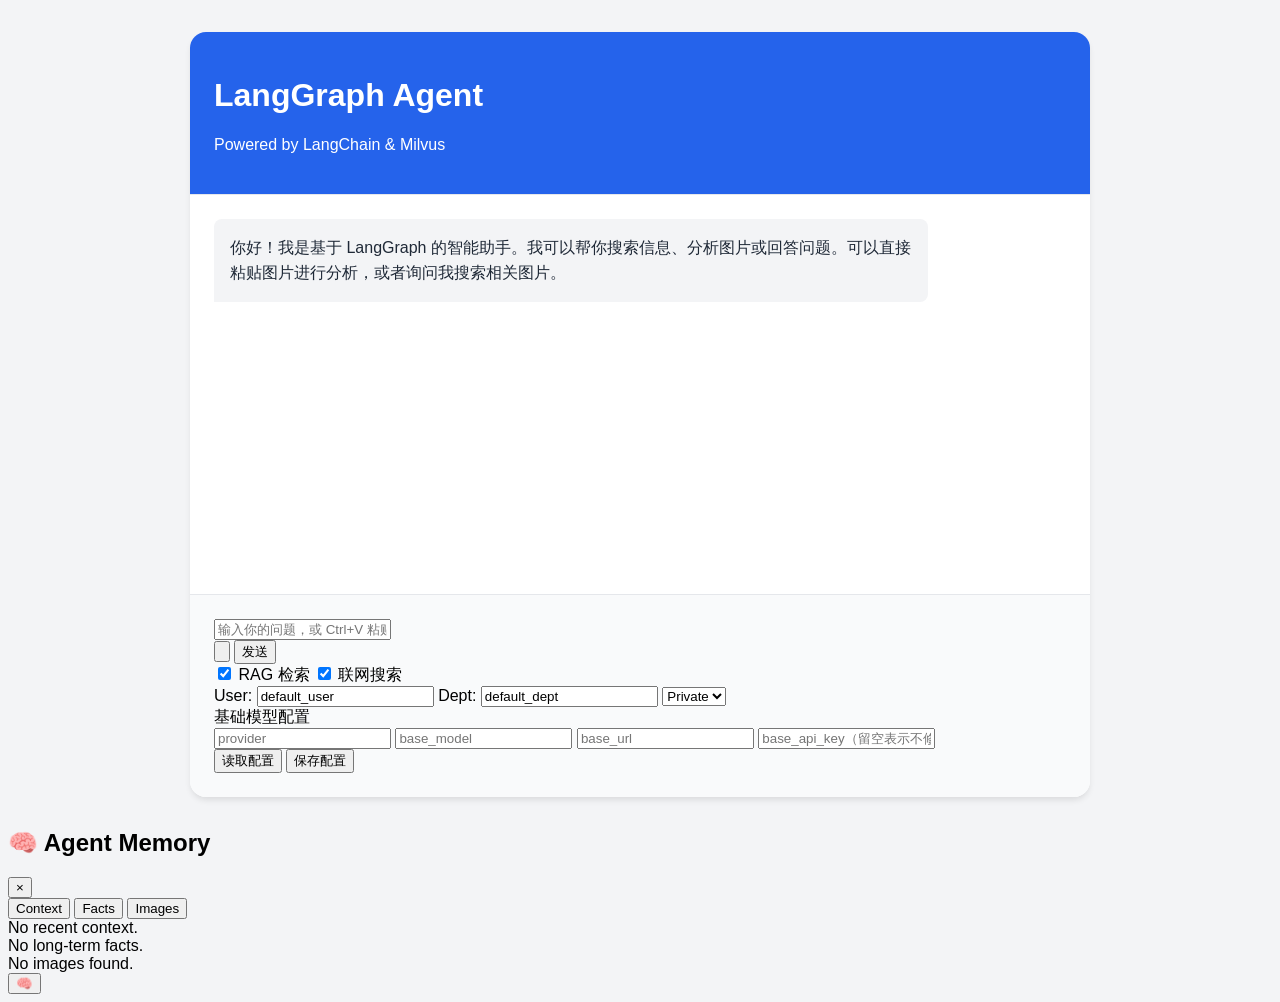
==== commit 7cdd2e28: "feat(agent): 完成多模态记忆与权限隔离体系升级，重构检索与流式工具链路" ====
--- a/frontend/index.html
+++ b/frontend/index.html
@@ -59,10 +59,67 @@
                     <input type="checkbox" id="use-search" checked class="rounded text-blue-600">
                     <span>联网搜索</span>
                 </label>
+                <!-- New Permission Fields -->
+                <div class="flex items-center gap-2 border-l pl-4 ml-2">
+                     <span class="font-semibold text-xs">User:</span>
+                    <input type="text" id="user-id" placeholder="User ID" value="default_user" class="w-20 p-1 text-xs border rounded">
+                     <span class="font-semibold text-xs">Dept:</span>
+                     <input type="text" id="dept-id" placeholder="Dept ID" value="default_dept" class="w-20 p-1 text-xs border rounded">
+                     <select id="visibility" class="p-1 text-xs border rounded">
+                         <option value="private">Private</option>
+                         <option value="department">Dept</option>
+                     </select>
+                </div>
+            </div>
+            <div class="mt-3 border rounded-lg p-3 bg-gray-50">
+                <div class="text-xs font-semibold text-gray-700 mb-2">基础模型配置</div>
+                <div class="grid grid-cols-1 md:grid-cols-2 gap-2">
+                    <input id="cfg-provider" type="text" class="p-2 text-xs border rounded" placeholder="provider">
+                    <input id="cfg-base-model" type="text" class="p-2 text-xs border rounded" placeholder="base_model">
+                    <input id="cfg-base-url" type="text" class="p-2 text-xs border rounded md:col-span-2" placeholder="base_url">
+                    <input id="cfg-base-api-key" type="password" class="p-2 text-xs border rounded md:col-span-2" placeholder="base_api_key（留空表示不修改）">
+                </div>
+                <div class="mt-2 flex items-center gap-2">
+                    <button id="cfg-load-btn" type="button" class="px-3 py-1 text-xs border rounded hover:bg-white">读取配置</button>
+                    <button id="cfg-save-btn" type="button" class="px-3 py-1 text-xs bg-blue-600 text-white rounded hover:bg-blue-700">保存配置</button>
+                    <span id="cfg-status" class="text-xs text-gray-500"></span>
+                </div>
             </div>
         </div>
     </div>
 
+    <!-- Memory Panel -->
+    <div id="memory-panel" class="memory-panel translate-x-full fixed right-0 top-0 w-80 h-full bg-white shadow-lg z-50 transition-transform duration-300 flex flex-col">
+        <div class="p-4 border-b flex justify-between items-center bg-gray-50">
+            <h2 class="text-lg font-bold text-gray-800">🧠 Agent Memory</h2>
+            <button onclick="toggleMemoryPanel()" class="text-gray-500 hover:text-gray-700 text-2xl">&times;</button>
+        </div>
+        
+        <div class="flex border-b border-gray-200">
+            <button class="flex-1 py-2 text-sm font-medium text-blue-600 border-b-2 border-blue-600" onclick="switchTab('short-term', this)">Context</button>
+            <button class="flex-1 py-2 text-sm font-medium text-gray-500 hover:text-blue-600" onclick="switchTab('long-term', this)">Facts</button>
+            <button class="flex-1 py-2 text-sm font-medium text-gray-500 hover:text-blue-600" onclick="switchTab('images', this)">Images</button>
+        </div>
+
+        <div class="flex-1 overflow-y-auto p-4 bg-gray-50">
+            <div id="memory-content-short-term" class="memory-content space-y-3">
+                <div class="text-sm text-gray-400 italic text-center mt-4">No recent context.</div>
+            </div>
+            <div id="memory-content-long-term" class="memory-content hidden space-y-3">
+                 <div class="text-sm text-gray-400 italic text-center mt-4">No long-term facts.</div>
+            </div>
+            <div id="memory-content-images" class="memory-content hidden grid grid-cols-2 gap-2">
+                 <div class="text-sm text-gray-400 italic col-span-2 text-center mt-4">No images found.</div>
+            </div>
+        </div>
+    </div>
+
+    <!-- Memory Toggle Button -->
+    <button onclick="toggleMemoryPanel()" class="fixed right-6 top-6 bg-white p-2 rounded-full shadow-md hover:shadow-lg transition-shadow z-40 border border-gray-200" title="Show Memory">
+        🧠
+    </button>
+
+    <script src="/frontend/js/memory_ui.js"></script>
     <script src="/frontend/js/script.js"></script>
 </body>
 </html>
